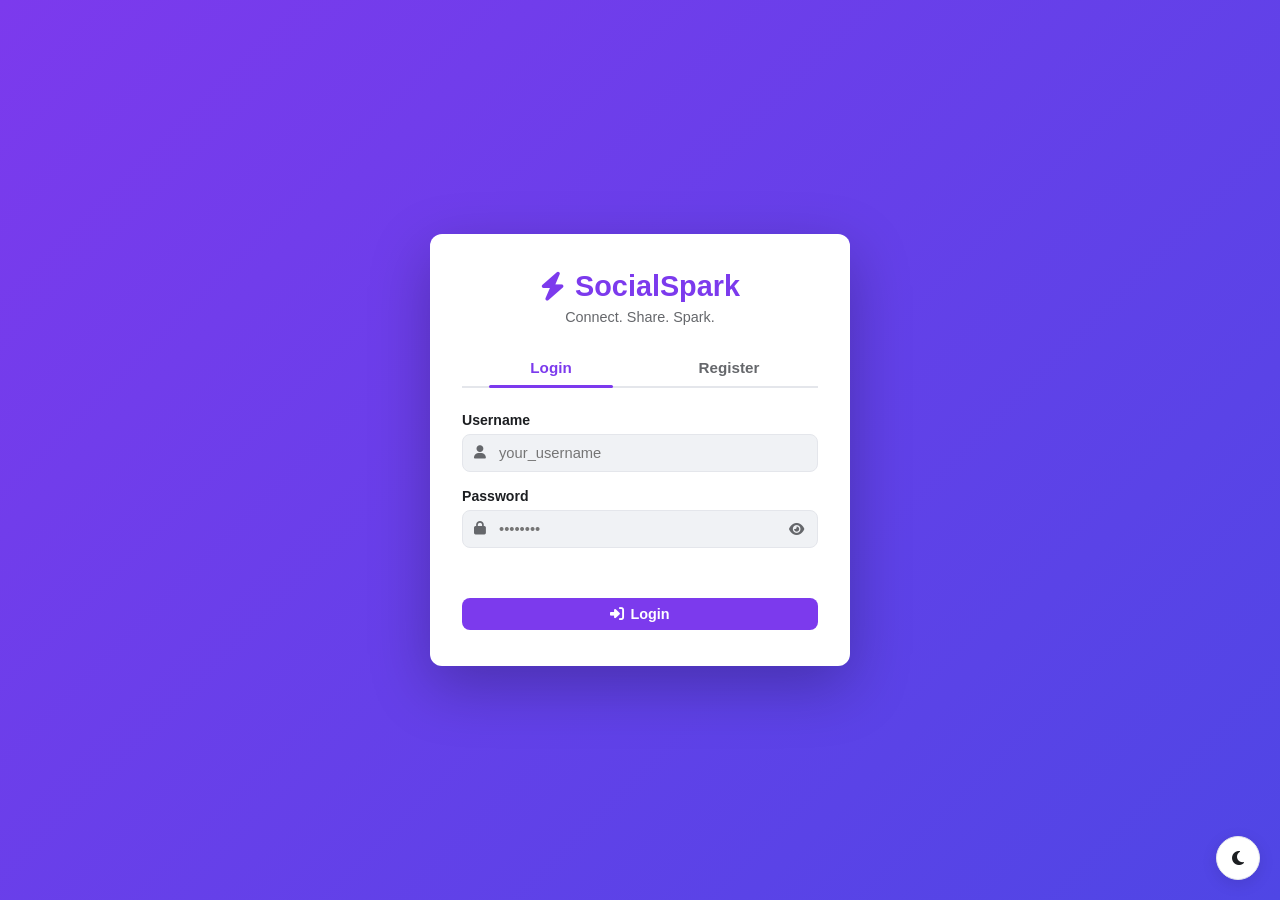
==== index.html @ 60859f99 "Add files via upload" ====
<!DOCTYPE html>
<html lang="en" data-theme="light">
<head>
  <meta charset="UTF-8" />
  <meta name="viewport" content="width=device-width, initial-scale=1.0" />
  <title>SocialSpark — Home</title>
  <link rel="stylesheet" href="css/style.css" />
  <link rel="stylesheet" href="https://cdnjs.cloudflare.com/ajax/libs/font-awesome/6.5.0/css/all.min.css" />
  <script>
    // Apply saved theme before paint to prevent flash
    (function(){var t=localStorage.getItem('ss_theme');if(t)document.documentElement.setAttribute('data-theme',t);})();
  </script>
</head>
<body>

  <!-- NAV -->
  <nav class="navbar">
    <a href="index.html" class="nav-brand">
      <i class="fa-solid fa-bolt"></i> SocialSpark
    </a>
    <div class="nav-search">
      <i class="fa-solid fa-magnifying-glass"></i>
      <input type="text" id="searchInput" placeholder="Search users…" autocomplete="off" />
      <div class="search-dropdown" id="searchDropdown"></div>
    </div>
    <div class="nav-actions">
      <a href="index.html" class="nav-icon active" title="Home">
        <i class="fa-solid fa-house"></i>
      </a>
      <a href="explore.html" class="nav-icon" title="Explore">
        <i class="fa-solid fa-compass"></i>
      </a>
      <a href="#" class="nav-icon" title="Notifications" id="notifBtn">
        <i class="fa-solid fa-bell"></i>
        <span class="badge" id="notifBadge" style="display:none"></span>
      </a>
      <a href="#" class="nav-icon" title="Toggle theme" id="themeToggle">
        <i class="fa-solid fa-moon"></i>
      </a>
      <div class="nav-avatar-wrap" id="navAvatarWrap">
        <img src="" alt="avatar" class="nav-avatar" id="navAvatar" />
        <div class="nav-dropdown">
          <a href="profile.html"><i class="fa-solid fa-user"></i> Profile</a>
          <a href="#" id="logoutBtn"><i class="fa-solid fa-right-from-bracket"></i> Logout</a>
        </div>
      </div>
    </div>
  </nav>

  <!-- NOTIFICATIONS PANEL -->
  <div class="notif-panel" id="notifPanel">
    <div class="notif-header">
      <span>Notifications</span>
      <button id="clearNotifs">Clear all</button>
    </div>
    <ul id="notifList"></ul>
    <p class="notif-empty" id="notifEmpty">No notifications yet.</p>
  </div>
  <div class="overlay" id="notifOverlay"></div>

  <!-- MAIN LAYOUT -->
  <main class="feed-layout">

    <!-- LEFT SIDEBAR -->
    <aside class="sidebar-left">
      <div class="card profile-mini">
        <img src="" alt="avatar" class="profile-mini-avatar" id="sideAvatar" />
        <div>
          <p class="profile-mini-name" id="sideDisplayName"></p>
          <p class="profile-mini-handle" id="sideHandle"></p>
        </div>
      </div>
      <nav class="sidebar-nav">
        <a href="index.html" class="sidebar-link active"><i class="fa-solid fa-house"></i> Home</a>
        <a href="explore.html" class="sidebar-link"><i class="fa-solid fa-compass"></i> Explore</a>
        <a href="profile.html" class="sidebar-link"><i class="fa-solid fa-user"></i> Profile</a>
      </nav>
      <div class="card suggestions-card" id="suggestionsCard">
        <h4>Who to follow</h4>
        <ul id="suggestionsList"></ul>
      </div>
    </aside>

    <!-- FEED -->
    <section class="feed-center">
      <!-- Compose -->
      <div class="card compose-card">
        <div class="compose-top">
          <img src="" alt="avatar" class="compose-avatar" id="composeAvatar" />
          <textarea id="postContent" placeholder="What's sparking today?" maxlength="500" rows="3"></textarea>
        </div>
        <div class="compose-bottom">
          <div class="compose-options">
            <label class="compose-option" title="Add image URL">
              <i class="fa-solid fa-image"></i>
              <input type="text" id="postImageUrl" placeholder="Image URL (optional)" />
            </label>
          </div>
          <div class="compose-chars">
            <span id="charCount">0</span>/500
          </div>
          <button class="btn btn-primary" id="postBtn">
            <i class="fa-solid fa-bolt"></i> Spark
          </button>
        </div>
      </div>

      <!-- Feed tabs -->
      <div class="feed-tabs">
        <button class="feed-tab active" data-tab="for-you">For You</button>
        <button class="feed-tab" data-tab="following">Following</button>
      </div>

      <!-- Posts -->
      <div id="feedContainer"></div>
      <p class="feed-empty" id="feedEmpty" style="display:none">
        No posts yet. Follow some people or be the first to spark!
      </p>
    </section>

    <!-- RIGHT SIDEBAR -->
    <aside class="sidebar-right">
      <div class="card trending-card">
        <h4>Trending Tags</h4>
        <ul id="trendingList"></ul>
      </div>
    </aside>

  </main>

  <script src="js/db.js"></script>
  <script src="js/auth.js"></script>
  <script src="js/app.js"></script>
  <script src="js/feed.js"></script>
</body>
</html>
---- css/style.css ----
/* =============================================
   SOCIALSPARK — Main Stylesheet
   ============================================= */

/* ---------- CSS Variables (Light Theme) ---------- */
:root {
  --bg:          #f0f2f5;
  --bg-card:     #ffffff;
  --bg-nav:      #ffffff;
  --bg-input:    #f0f2f5;
  --bg-hover:    #f7f7f7;
  --border:      #e4e6eb;
  --text:        #1c1e21;
  --text-muted:  #65676b;
  --text-light:  #8a8d91;
  --primary:     #7c3aed;
  --primary-h:   #6d28d9;
  --primary-l:   #ede9fe;
  --danger:      #ef4444;
  --success:     #22c55e;
  --warning:     #f59e0b;
  --like-color:  #ef4444;
  --shadow-sm:   0 1px 3px rgba(0,0,0,.08);
  --shadow-md:   0 4px 16px rgba(0,0,0,.10);
  --radius:      12px;
  --radius-sm:   8px;
  --nav-h:       60px;
  --transition:  .2s ease;
}

/* ---------- Dark Theme ---------- */
[data-theme="dark"] {
  --bg:         #0d1117;
  --bg-card:    #161b22;
  --bg-nav:     #161b22;
  --bg-input:   #21262d;
  --bg-hover:   #1e2530;
  --border:     #30363d;
  --text:       #e6edf3;
  --text-muted: #8b949e;
  --text-light: #6e7681;
  --primary-l:  #2d1f4f;
  --shadow-sm:  0 1px 3px rgba(0,0,0,.4);
  --shadow-md:  0 4px 16px rgba(0,0,0,.5);
}

/* ---------- Reset ---------- */
*, *::before, *::after { box-sizing: border-box; margin: 0; padding: 0; }
html { scroll-behavior: smooth; }
body {
  font-family: -apple-system, BlinkMacSystemFont, 'Segoe UI', Roboto, Helvetica, Arial, sans-serif;
  background: var(--bg);
  color: var(--text);
  min-height: 100vh;
  transition: background var(--transition), color var(--transition);
}
a { color: inherit; text-decoration: none; }
ul { list-style: none; }
img { display: block; max-width: 100%; }
button { cursor: pointer; font-family: inherit; }
textarea, input { font-family: inherit; }

/* ---------- Utility ---------- */
.card {
  background: var(--bg-card);
  border: 1px solid var(--border);
  border-radius: var(--radius);
  padding: 16px;
  box-shadow: var(--shadow-sm);
}
.btn {
  display: inline-flex;
  align-items: center;
  gap: 6px;
  padding: 8px 18px;
  border-radius: 20px;
  border: none;
  font-size: .9rem;
  font-weight: 600;
  transition: background var(--transition), transform var(--transition), opacity var(--transition);
}
.btn:active { transform: scale(.97); }
.btn-primary { background: var(--primary); color: #fff; }
.btn-primary:hover { background: var(--primary-h); }
.btn-outline {
  background: transparent;
  color: var(--primary);
  border: 2px solid var(--primary);
}
.btn-outline:hover { background: var(--primary-l); }
.btn-danger { background: var(--danger); color: #fff; }
.btn-full { width: 100%; justify-content: center; border-radius: var(--radius-sm); }
.btn-sm { padding: 5px 12px; font-size: .8rem; }

.badge {
  position: absolute;
  top: -4px; right: -4px;
  background: var(--danger);
  color: #fff;
  font-size: .65rem;
  font-weight: 700;
  min-width: 17px;
  height: 17px;
  border-radius: 50%;
  display: flex;
  align-items: center;
  justify-content: center;
  pointer-events: none;
}
.feed-empty {
  text-align: center;
  color: var(--text-muted);
  padding: 40px 20px;
  font-size: .95rem;
}
.optional { color: var(--text-light); font-size: .8rem; }

/* ---------- Navbar ---------- */
.navbar {
  position: sticky;
  top: 0;
  z-index: 200;
  height: var(--nav-h);
  background: var(--bg-nav);
  border-bottom: 1px solid var(--border);
  display: flex;
  align-items: center;
  padding: 0 20px;
  gap: 16px;
  box-shadow: var(--shadow-sm);
}
.nav-brand {
  font-size: 1.25rem;
  font-weight: 800;
  color: var(--primary);
  white-space: nowrap;
  display: flex;
  align-items: center;
  gap: 6px;
}
.nav-search {
  flex: 1;
  max-width: 320px;
  position: relative;
  display: flex;
  align-items: center;
}
.nav-search > i {
  position: absolute;
  left: 12px;
  color: var(--text-muted);
  font-size: .85rem;
  pointer-events: none;
}
.nav-search input {
  width: 100%;
  padding: 8px 12px 8px 34px;
  border-radius: 20px;
  border: 1px solid var(--border);
  background: var(--bg-input);
  color: var(--text);
  font-size: .9rem;
  outline: none;
  transition: border-color var(--transition);
}
.nav-search input:focus { border-color: var(--primary); }
.search-dropdown {
  position: absolute;
  top: calc(100% + 6px);
  left: 0; right: 0;
  background: var(--bg-card);
  border: 1px solid var(--border);
  border-radius: var(--radius-sm);
  box-shadow: var(--shadow-md);
  z-index: 300;
  display: none;
  overflow: hidden;
}
.search-dropdown.open { display: block; }
.search-result-item {
  display: flex;
  align-items: center;
  gap: 10px;
  padding: 10px 14px;
  cursor: pointer;
  transition: background var(--transition);
}
.search-result-item:hover { background: var(--bg-hover); }
.search-result-item img {
  width: 34px; height: 34px;
  border-radius: 50%;
  object-fit: cover;
}
.search-result-item .sr-name { font-weight: 600; font-size: .9rem; }
.search-result-item .sr-handle { font-size: .8rem; color: var(--text-muted); }
.nav-actions {
  margin-left: auto;
  display: flex;
  align-items: center;
  gap: 4px;
}
.nav-icon {
  position: relative;
  width: 40px; height: 40px;
  border-radius: 50%;
  display: flex;
  align-items: center;
  justify-content: center;
  font-size: 1.1rem;
  color: var(--text-muted);
  transition: background var(--transition), color var(--transition);
}
.nav-icon:hover, .nav-icon.active { background: var(--primary-l); color: var(--primary); }
.nav-avatar-wrap {
  position: relative;
  cursor: pointer;
}
.nav-avatar {
  width: 36px; height: 36px;
  border-radius: 50%;
  object-fit: cover;
  border: 2px solid var(--primary);
}
.nav-dropdown {
  position: absolute;
  top: calc(100% + 8px);
  right: 0;
  background: var(--bg-card);
  border: 1px solid var(--border);
  border-radius: var(--radius-sm);
  box-shadow: var(--shadow-md);
  min-width: 160px;
  overflow: hidden;
  display: none;
  z-index: 300;
}
.nav-avatar-wrap:hover .nav-dropdown { display: block; }
.nav-dropdown a {
  display: flex;
  align-items: center;
  gap: 10px;
  padding: 12px 16px;
  font-size: .9rem;
  color: var(--text);
  transition: background var(--transition);
}
.nav-dropdown a:hover { background: var(--bg-hover); }

/* ---------- Notifications Panel ---------- */
.notif-panel {
  position: fixed;
  top: var(--nav-h);
  right: -360px;
  width: 340px;
  max-height: calc(100vh - var(--nav-h));
  background: var(--bg-card);
  border-left: 1px solid var(--border);
  box-shadow: var(--shadow-md);
  z-index: 250;
  overflow-y: auto;
  transition: right .3s ease;
  display: flex;
  flex-direction: column;
}
.notif-panel.open { right: 0; }
.notif-header {
  display: flex;
  align-items: center;
  justify-content: space-between;
  padding: 14px 16px;
  border-bottom: 1px solid var(--border);
  font-weight: 700;
  position: sticky;
  top: 0;
  background: var(--bg-card);
  z-index: 1;
}
.notif-header button {
  background: none;
  border: none;
  font-size: .8rem;
  color: var(--primary);
  font-weight: 600;
}
.notif-header button:hover { text-decoration: underline; }
#notifList li {
  display: flex;
  align-items: flex-start;
  gap: 10px;
  padding: 12px 16px;
  border-bottom: 1px solid var(--border);
  font-size: .88rem;
  color: var(--text);
  transition: background var(--transition);
}
#notifList li:hover { background: var(--bg-hover); }
#notifList li img {
  width: 36px; height: 36px;
  border-radius: 50%;
  object-fit: cover;
  flex-shrink: 0;
}
#notifList li .notif-msg { flex: 1; line-height: 1.4; }
#notifList li .notif-time { font-size: .75rem; color: var(--text-light); white-space: nowrap; }
.notif-empty { padding: 24px 16px; text-align: center; color: var(--text-muted); font-size: .9rem; }
.overlay {
  display: none;
  position: fixed;
  inset: 0;
  background: rgba(0,0,0,.3);
  z-index: 240;
}
.overlay.open { display: block; }

/* ---------- Feed Layout ---------- */
.feed-layout {
  max-width: 1100px;
  margin: 24px auto;
  padding: 0 16px;
  display: grid;
  grid-template-columns: 240px 1fr 260px;
  gap: 20px;
  align-items: start;
}

/* Left Sidebar */
.sidebar-left { display: flex; flex-direction: column; gap: 16px; position: sticky; top: calc(var(--nav-h) + 16px); }
.profile-mini {
  display: flex;
  align-items: center;
  gap: 12px;
}
.profile-mini-avatar {
  width: 44px; height: 44px;
  border-radius: 50%;
  object-fit: cover;
  border: 2px solid var(--primary);
}
.profile-mini-name { font-weight: 700; font-size: .95rem; }
.profile-mini-handle { font-size: .82rem; color: var(--text-muted); }
.sidebar-nav { display: flex; flex-direction: column; gap: 4px; }
.sidebar-link {
  display: flex;
  align-items: center;
  gap: 12px;
  padding: 10px 14px;
  border-radius: var(--radius-sm);
  font-weight: 600;
  font-size: .95rem;
  color: var(--text-muted);
  transition: background var(--transition), color var(--transition);
}
.sidebar-link:hover, .sidebar-link.active { background: var(--primary-l); color: var(--primary); }
.suggestions-card h4 { font-size: .9rem; color: var(--text-muted); margin-bottom: 12px; text-transform: uppercase; letter-spacing: .05em; }
#suggestionsList li {
  display: flex;
  align-items: center;
  gap: 10px;
  padding: 8px 0;
  border-bottom: 1px solid var(--border);
}
#suggestionsList li:last-child { border-bottom: none; }
#suggestionsList img {
  width: 36px; height: 36px;
  border-radius: 50%;
  object-fit: cover;
}
.sug-info { flex: 1; min-width: 0; }
.sug-name { font-weight: 600; font-size: .88rem; white-space: nowrap; overflow: hidden; text-overflow: ellipsis; }
.sug-handle { font-size: .78rem; color: var(--text-muted); }

/* Right Sidebar */
.sidebar-right { position: sticky; top: calc(var(--nav-h) + 16px); }
.trending-card h4 { font-size: .9rem; color: var(--text-muted); margin-bottom: 12px; text-transform: uppercase; letter-spacing: .05em; }
#trendingList li {
  padding: 8px 0;
  border-bottom: 1px solid var(--border);
  cursor: pointer;
  transition: color var(--transition);
}
#trendingList li:last-child { border-bottom: none; }
#trendingList li:hover { color: var(--primary); }
.trend-tag { font-weight: 700; font-size: .92rem; }
.trend-count { font-size: .78rem; color: var(--text-muted); }

/* ---------- Compose Card ---------- */
.compose-card { margin-bottom: 16px; }
.compose-top {
  display: flex;
  gap: 12px;
  margin-bottom: 12px;
}
.compose-avatar {
  width: 42px; height: 42px;
  border-radius: 50%;
  object-fit: cover;
  flex-shrink: 0;
  border: 2px solid var(--primary);
}
.compose-top textarea {
  flex: 1;
  resize: none;
  border: 1px solid var(--border);
  border-radius: var(--radius-sm);
  padding: 10px 14px;
  background: var(--bg-input);
  color: var(--text);
  font-size: .95rem;
  outline: none;
  transition: border-color var(--transition);
  line-height: 1.5;
}
.compose-top textarea:focus { border-color: var(--primary); }
.compose-bottom {
  display: flex;
  align-items: center;
  gap: 10px;
  padding-left: 54px;
}
.compose-options { flex: 1; }
.compose-option {
  display: flex;
  align-items: center;
  gap: 8px;
  color: var(--text-muted);
  font-size: .88rem;
  cursor: pointer;
}
.compose-option i { color: var(--primary); font-size: 1rem; }
.compose-option input {
  flex: 1;
  border: none;
  background: none;
  color: var(--text);
  font-size: .88rem;
  outline: none;
  min-width: 0;
}
.compose-option input::placeholder { color: var(--text-light); }
.compose-chars { font-size: .8rem; color: var(--text-light); white-space: nowrap; }
.compose-chars.warn { color: var(--warning); }
.compose-chars.danger { color: var(--danger); }

/* ---------- Feed Tabs ---------- */
.feed-tabs {
  display: flex;
  border-bottom: 2px solid var(--border);
  margin-bottom: 16px;
}
.feed-tab {
  flex: 1;
  padding: 12px;
  background: none;
  border: none;
  font-size: .95rem;
  font-weight: 600;
  color: var(--text-muted);
  position: relative;
  transition: color var(--transition);
}
.feed-tab::after {
  content: '';
  position: absolute;
  bottom: -2px; left: 20%; right: 20%;
  height: 3px;
  background: var(--primary);
  border-radius: 3px 3px 0 0;
  opacity: 0;
  transition: opacity var(--transition);
}
.feed-tab.active { color: var(--primary); }
.feed-tab.active::after { opacity: 1; }

/* ---------- Post Card ---------- */
.post-card {
  background: var(--bg-card);
  border: 1px solid var(--border);
  border-radius: var(--radius);
  margin-bottom: 14px;
  box-shadow: var(--shadow-sm);
  overflow: hidden;
  transition: box-shadow var(--transition);
}
.post-card:hover { box-shadow: var(--shadow-md); }
.post-header {
  display: flex;
  align-items: center;
  gap: 10px;
  padding: 14px 16px 0;
}
.post-avatar {
  width: 42px; height: 42px;
  border-radius: 50%;
  object-fit: cover;
  flex-shrink: 0;
  cursor: pointer;
  border: 2px solid var(--border);
  transition: border-color var(--transition);
}
.post-avatar:hover { border-color: var(--primary); }
.post-user-info { flex: 1; min-width: 0; }
.post-display-name {
  font-weight: 700;
  font-size: .95rem;
  cursor: pointer;
  transition: color var(--transition);
}
.post-display-name:hover { color: var(--primary); }
.post-handle { font-size: .82rem; color: var(--text-muted); }
.post-time { font-size: .8rem; color: var(--text-light); white-space: nowrap; }
.post-menu-btn {
  background: none;
  border: none;
  color: var(--text-muted);
  padding: 6px;
  border-radius: 50%;
  transition: background var(--transition), color var(--transition);
  position: relative;
}
.post-menu-btn:hover { background: var(--bg-hover); color: var(--text); }
.post-menu-dropdown {
  position: absolute;
  right: 0; top: calc(100% + 4px);
  background: var(--bg-card);
  border: 1px solid var(--border);
  border-radius: var(--radius-sm);
  box-shadow: var(--shadow-md);
  min-width: 140px;
  z-index: 100;
  display: none;
  overflow: hidden;
}
.post-menu-dropdown.open { display: block; }
.post-menu-dropdown button {
  display: flex;
  align-items: center;
  gap: 8px;
  width: 100%;
  padding: 10px 14px;
  background: none;
  border: none;
  font-size: .88rem;
  color: var(--text);
  text-align: left;
  transition: background var(--transition);
}
.post-menu-dropdown button:hover { background: var(--bg-hover); }
.post-menu-dropdown .delete-btn { color: var(--danger); }
.post-body { padding: 10px 16px 12px; }
.post-text {
  font-size: .95rem;
  line-height: 1.6;
  white-space: pre-wrap;
  word-break: break-word;
}
.post-text a { color: var(--primary); }
.post-image {
  width: 100%;
  max-height: 500px;
  object-fit: cover;
  border-top: 1px solid var(--border);
  cursor: pointer;
}
.post-actions {
  display: flex;
  align-items: center;
  gap: 4px;
  padding: 8px 12px;
  border-top: 1px solid var(--border);
}
.post-action-btn {
  display: flex;
  align-items: center;
  gap: 6px;
  background: none;
  border: none;
  color: var(--text-muted);
  font-size: .88rem;
  padding: 7px 10px;
  border-radius: 20px;
  transition: background var(--transition), color var(--transition);
  font-weight: 500;
}
.post-action-btn:hover { background: var(--bg-hover); }
.post-action-btn.liked { color: var(--like-color); }
.post-action-btn.liked i { animation: likePopA .3s ease; }
@keyframes likePopA {
  0%   { transform: scale(1); }
  50%  { transform: scale(1.4); }
  100% { transform: scale(1); }
}
.post-action-btn.commented { color: var(--primary); }
.post-action-spacer { flex: 1; }

/* Comments section */
.comments-section { padding: 0 16px 14px; }
.comment-form {
  display: flex;
  gap: 8px;
  margin-bottom: 12px;
}
.comment-avatar {
  width: 32px; height: 32px;
  border-radius: 50%;
  object-fit: cover;
  flex-shrink: 0;
}
.comment-input-wrap { flex: 1; display: flex; gap: 6px; }
.comment-input {
  flex: 1;
  padding: 7px 12px;
  border-radius: 20px;
  border: 1px solid var(--border);
  background: var(--bg-input);
  color: var(--text);
  font-size: .88rem;
  outline: none;
  transition: border-color var(--transition);
}
.comment-input:focus { border-color: var(--primary); }
.comment-send-btn {
  background: var(--primary);
  color: #fff;
  border: none;
  border-radius: 50%;
  width: 32px; height: 32px;
  display: flex; align-items: center; justify-content: center;
  font-size: .85rem;
  transition: background var(--transition), transform var(--transition);
}
.comment-send-btn:hover { background: var(--primary-h); }
.comment-send-btn:active { transform: scale(.9); }
.comment-item {
  display: flex;
  gap: 8px;
  margin-bottom: 10px;
  animation: fadeIn .2s ease;
}
.comment-item img {
  width: 30px; height: 30px;
  border-radius: 50%;
  object-fit: cover;
  flex-shrink: 0;
}
.comment-bubble {
  background: var(--bg-input);
  border-radius: 0 12px 12px 12px;
  padding: 8px 12px;
  flex: 1;
}
.comment-bubble-name {
  font-weight: 700;
  font-size: .82rem;
  cursor: pointer;
  transition: color var(--transition);
}
.comment-bubble-name:hover { color: var(--primary); }
.comment-bubble-text { font-size: .88rem; line-height: 1.5; margin-top: 2px; }
.comment-bubble-time { font-size: .75rem; color: var(--text-light); margin-top: 4px; }

/* ---------- Auth Page ---------- */
.auth-page {
  min-height: 100vh;
  display: flex;
  align-items: center;
  justify-content: center;
  background: linear-gradient(135deg, #7c3aed 0%, #4f46e5 100%);
  padding: 20px;
}
.auth-container {
  background: var(--bg-card);
  border-radius: var(--radius);
  padding: 36px 32px;
  width: 100%;
  max-width: 420px;
  box-shadow: 0 20px 60px rgba(0,0,0,.25);
}
.auth-brand {
  display: flex;
  align-items: center;
  justify-content: center;
  gap: 10px;
  font-size: 1.8rem;
  font-weight: 900;
  color: var(--primary);
  margin-bottom: 6px;
}
.auth-tagline {
  text-align: center;
  color: var(--text-muted);
  font-size: .9rem;
  margin-bottom: 24px;
}
.auth-tabs {
  display: flex;
  border-bottom: 2px solid var(--border);
  margin-bottom: 24px;
}
.auth-tab {
  flex: 1;
  padding: 10px;
  background: none;
  border: none;
  font-size: .95rem;
  font-weight: 600;
  color: var(--text-muted);
  position: relative;
  transition: color var(--transition);
}
.auth-tab::after {
  content: '';
  position: absolute;
  bottom: -2px; left: 15%; right: 15%;
  height: 3px;
  background: var(--primary);
  border-radius: 3px;
  opacity: 0;
  transition: opacity var(--transition);
}
.auth-tab.active { color: var(--primary); }
.auth-tab.active::after { opacity: 1; }
.auth-form { display: none; flex-direction: column; gap: 16px; }
.auth-form.active { display: flex; }
.form-group { display: flex; flex-direction: column; gap: 6px; }
.form-group label { font-size: .88rem; font-weight: 600; color: var(--text); }
.form-group small { font-size: .78rem; color: var(--text-muted); }
.input-icon {
  position: relative;
  display: flex;
  align-items: center;
}
.input-icon > i:first-child {
  position: absolute;
  left: 12px;
  color: var(--text-muted);
  font-size: .85rem;
  pointer-events: none;
}
.input-icon input,
.input-icon textarea {
  width: 100%;
  padding: 10px 12px 10px 36px;
  border: 1px solid var(--border);
  border-radius: var(--radius-sm);
  background: var(--bg-input);
  color: var(--text);
  font-size: .92rem;
  outline: none;
  transition: border-color var(--transition);
}
.input-icon input:focus,
.input-icon textarea:focus { border-color: var(--primary); }
.toggle-pw {
  position: absolute;
  right: 10px;
  background: none;
  border: none;
  color: var(--text-muted);
  font-size: .85rem;
  padding: 4px;
}
.toggle-pw:hover { color: var(--text); }
.form-error { color: var(--danger); font-size: .85rem; min-height: 18px; font-weight: 500; }
.auth-hint { text-align: center; font-size: .82rem; color: var(--text-muted); }
.auth-hint strong { color: var(--text); }
.floating-theme {
  position: fixed;
  bottom: 20px; right: 20px;
  width: 44px; height: 44px;
  border-radius: 50%;
  background: var(--bg-card);
  border: 1px solid var(--border);
  box-shadow: var(--shadow-md);
  display: flex; align-items: center; justify-content: center;
  font-size: 1rem;
  color: var(--text);
  transition: transform var(--transition), background var(--transition);
}
.floating-theme:hover { transform: scale(1.1); }

/* ---------- Profile Page ---------- */
.profile-header-wrap { max-width: 700px; margin: 0 auto; }
.profile-cover {
  height: 200px;
  background: linear-gradient(135deg, #7c3aed, #4f46e5);
  position: relative;
  overflow: hidden;
}
.profile-cover img { width: 100%; height: 100%; object-fit: cover; }
.profile-cover-overlay {
  position: absolute;
  inset: 0;
  background: rgba(0,0,0,.15);
}
.profile-info-row {
  max-width: 700px;
  margin: 0 auto;
  padding: 0 20px 20px;
  background: var(--bg-card);
  border-bottom: 1px solid var(--border);
  display: flex;
  align-items: flex-end;
  gap: 16px;
  flex-wrap: wrap;
}
.profile-avatar-wrap { margin-top: -50px; flex-shrink: 0; }
.profile-big-avatar {
  width: 100px; height: 100px;
  border-radius: 50%;
  object-fit: cover;
  border: 4px solid var(--bg-card);
  box-shadow: var(--shadow-md);
}
.profile-meta { flex: 1; padding-top: 12px; min-width: 200px; }
.profile-meta h1 { font-size: 1.3rem; font-weight: 800; }
.profile-handle { font-size: .9rem; color: var(--text-muted); margin-bottom: 6px; }
.profile-bio { font-size: .92rem; color: var(--text); line-height: 1.5; margin-bottom: 12px; }
.profile-stats {
  display: flex;
  gap: 20px;
}
.stat { display: flex; flex-direction: column; align-items: center; }
.stat span { font-weight: 800; font-size: 1rem; }
.stat small { font-size: .78rem; color: var(--text-muted); }
.stat.clickable { cursor: pointer; }
.stat.clickable:hover span { color: var(--primary); }
.profile-actions { padding-top: 16px; display: flex; gap: 8px; flex-wrap: wrap; }
.profile-content {
  max-width: 700px;
  margin: 0 auto;
  padding: 20px 20px 40px;
}
.profile-tabs {
  display: flex;
  border-bottom: 2px solid var(--border);
  margin-bottom: 20px;
}
.profile-tab {
  flex: 1;
  padding: 12px;
  background: none;
  border: none;
  font-size: .95rem;
  font-weight: 600;
  color: var(--text-muted);
  position: relative;
  transition: color var(--transition);
}
.profile-tab::after {
  content: '';
  position: absolute;
  bottom: -2px; left: 20%; right: 20%;
  height: 3px;
  background: var(--primary);
  border-radius: 3px;
  opacity: 0;
  transition: opacity var(--transition);
}
.profile-tab.active { color: var(--primary); }
.profile-tab.active::after { opacity: 1; }

/* ---------- Modals ---------- */
.modal-backdrop {
  position: fixed;
  inset: 0;
  background: rgba(0,0,0,.5);
  z-index: 500;
  display: flex;
  align-items: center;
  justify-content: center;
  padding: 20px;
  animation: fadeIn .15s ease;
}
.modal {
  background: var(--bg-card);
  border-radius: var(--radius);
  width: 100%;
  max-width: 440px;
  box-shadow: var(--shadow-md);
  overflow: hidden;
  animation: slideUp .2s ease;
}
.modal-header {
  display: flex;
  align-items: center;
  justify-content: space-between;
  padding: 16px 20px;
  border-bottom: 1px solid var(--border);
  font-weight: 700;
  font-size: 1rem;
}
.modal-close {
  background: none;
  border: none;
  font-size: 1.1rem;
  color: var(--text-muted);
  padding: 4px 8px;
  border-radius: 50%;
  transition: background var(--transition);
}
.modal-close:hover { background: var(--bg-hover); color: var(--text); }
.modal form { padding: 20px; display: flex; flex-direction: column; gap: 14px; }
.modal form input,
.modal form textarea {
  width: 100%;
  padding: 9px 12px;
  border: 1px solid var(--border);
  border-radius: var(--radius-sm);
  background: var(--bg-input);
  color: var(--text);
  font-size: .92rem;
  outline: none;
  transition: border-color var(--transition);
}
.modal form input:focus,
.modal form textarea:focus { border-color: var(--primary); }
.modal form textarea { resize: vertical; }
.follow-list { padding: 8px 0; max-height: 400px; overflow-y: auto; }
.follow-list li {
  display: flex;
  align-items: center;
  gap: 10px;
  padding: 10px 20px;
  transition: background var(--transition);
  cursor: pointer;
}
.follow-list li:hover { background: var(--bg-hover); }
.follow-list img {
  width: 40px; height: 40px;
  border-radius: 50%;
  object-fit: cover;
}
.follow-list .fl-name { font-weight: 600; font-size: .92rem; }
.follow-list .fl-handle { font-size: .8rem; color: var(--text-muted); }

@keyframes fadeIn { from { opacity: 0; } to { opacity: 1; } }
@keyframes slideUp { from { transform: translateY(20px); opacity: 0; } to { transform: translateY(0); opacity: 1; } }

/* ---------- Explore Page ---------- */
.explore-layout {
  max-width: 860px;
  margin: 24px auto;
  padding: 0 16px 40px;
}
.explore-header { margin-bottom: 20px; }
.explore-header h2 { font-size: 1.4rem; font-weight: 800; display: flex; align-items: center; gap: 8px; }
.explore-header h2 i { color: var(--primary); }
.explore-header p { color: var(--text-muted); font-size: .9rem; margin-top: 4px; }
.explore-search-wrap {
  position: relative;
  display: flex;
  align-items: center;
  margin-bottom: 24px;
}
.explore-search-wrap i {
  position: absolute;
  left: 14px;
  color: var(--text-muted);
  pointer-events: none;
}
.explore-search-wrap input {
  width: 100%;
  padding: 11px 14px 11px 40px;
  border-radius: 24px;
  border: 1px solid var(--border);
  background: var(--bg-card);
  color: var(--text);
  font-size: .95rem;
  outline: none;
  box-shadow: var(--shadow-sm);
  transition: border-color var(--transition);
}
.explore-search-wrap input:focus { border-color: var(--primary); }
.explore-grid {
  display: grid;
  grid-template-columns: 280px 1fr;
  gap: 20px;
  align-items: start;
}
.explore-section h3,
.explore-posts h3 {
  font-size: .9rem;
  color: var(--text-muted);
  text-transform: uppercase;
  letter-spacing: .05em;
  margin-bottom: 14px;
  display: flex;
  align-items: center;
  gap: 6px;
}
.explore-section h3 i,
.explore-posts h3 i { color: var(--primary); }
#exploreUsers li {
  display: flex;
  align-items: center;
  gap: 10px;
  padding: 10px 0;
  border-bottom: 1px solid var(--border);
  cursor: pointer;
  transition: background var(--transition);
}
#exploreUsers li:last-child { border-bottom: none; }
#exploreUsers li:hover { background: var(--bg-hover); margin: 0 -16px; padding: 10px 16px; }
#exploreUsers img {
  width: 40px; height: 40px;
  border-radius: 50%;
  object-fit: cover;
}
.eu-name { font-weight: 600; font-size: .92rem; }
.eu-handle { font-size: .8rem; color: var(--text-muted); }
.eu-info { flex: 1; min-width: 0; }

/* ---------- Image Lightbox ---------- */
.lightbox {
  position: fixed;
  inset: 0;
  background: rgba(0,0,0,.9);
  z-index: 1000;
  display: flex;
  align-items: center;
  justify-content: center;
  cursor: zoom-out;
  animation: fadeIn .15s ease;
}
.lightbox img {
  max-width: 90vw;
  max-height: 90vh;
  border-radius: var(--radius-sm);
  box-shadow: 0 0 60px rgba(0,0,0,.8);
}

/* ---------- Toast Notification ---------- */
.toast-container {
  position: fixed;
  bottom: 24px;
  left: 50%;
  transform: translateX(-50%);
  z-index: 2000;
  display: flex;
  flex-direction: column;
  gap: 8px;
  pointer-events: none;
}
.toast {
  background: var(--text);
  color: var(--bg-card);
  padding: 10px 20px;
  border-radius: 20px;
  font-size: .9rem;
  font-weight: 600;
  box-shadow: var(--shadow-md);
  animation: slideUpFade .3s ease;
  pointer-events: auto;
}
.toast.success { background: var(--success); color: #fff; }
.toast.error   { background: var(--danger);  color: #fff; }
@keyframes slideUpFade {
  from { transform: translateY(16px); opacity: 0; }
  to   { transform: translateY(0);    opacity: 1; }
}

/* ---------- Responsive ---------- */
@media (max-width: 960px) {
  .feed-layout { grid-template-columns: 1fr; }
  .sidebar-left, .sidebar-right { display: none; }
  .feed-center { min-width: 0; }
}
@media (max-width: 700px) {
  .explore-grid { grid-template-columns: 1fr; }
  .profile-info-row { flex-direction: column; align-items: flex-start; }
  .navbar { padding: 0 12px; gap: 8px; }
  .nav-search { max-width: 160px; }
  .auth-container { padding: 24px 18px; }
}
@media (max-width: 480px) {
  .nav-search { display: none; }
  .post-actions { gap: 0; }
  .post-action-btn { padding: 7px 7px; font-size: .82rem; }
}
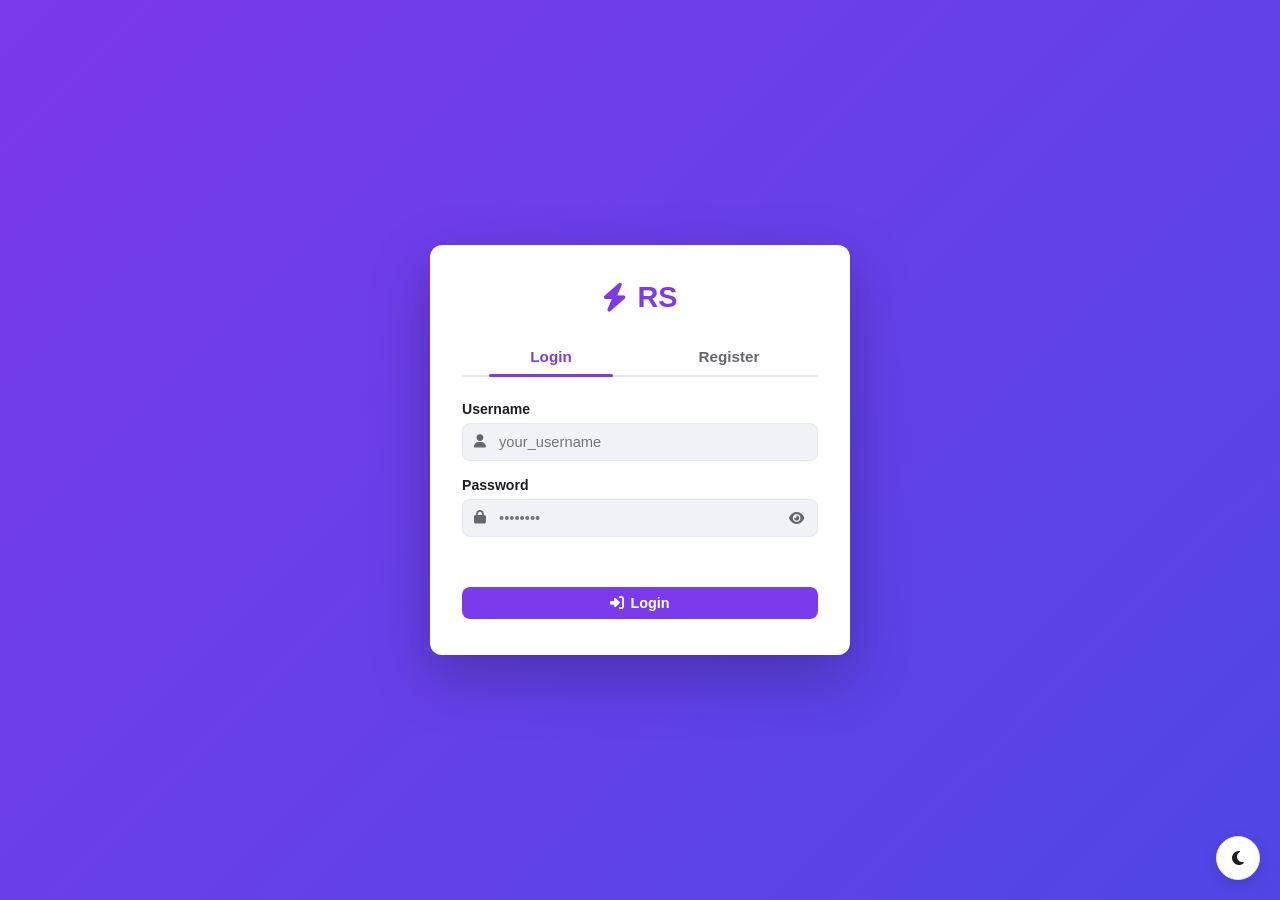
==== commit 0c0d3393: "Change navbar brand name from 'SocialSpark' to 'RS'" ====
--- a/index.html
+++ b/index.html
@@ -16,7 +16,7 @@
   <!-- NAV -->
   <nav class="navbar">
     <a href="index.html" class="nav-brand">
-      <i class="fa-solid fa-bolt"></i> SocialSpark
+      <i class="fa-solid fa-bolt"></i> RS
     </a>
     <div class="nav-search">
       <i class="fa-solid fa-magnifying-glass"></i>
